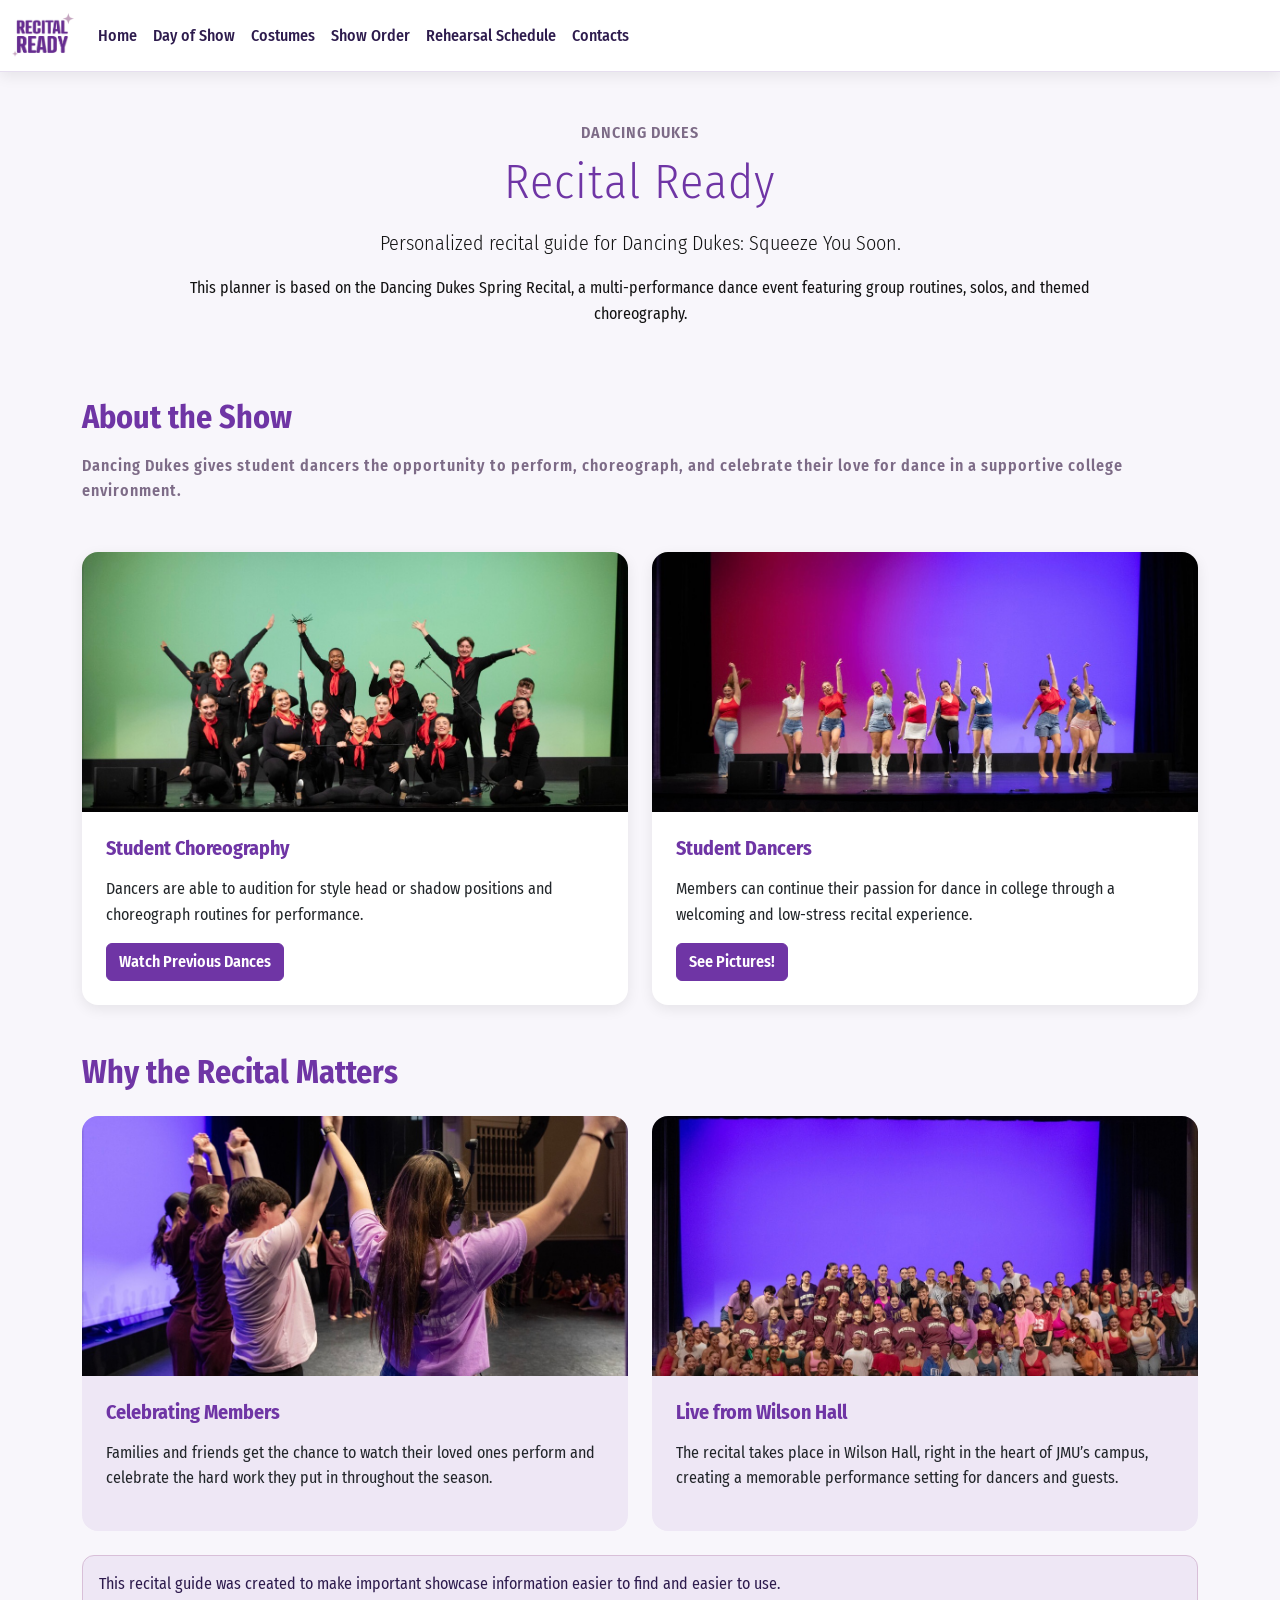
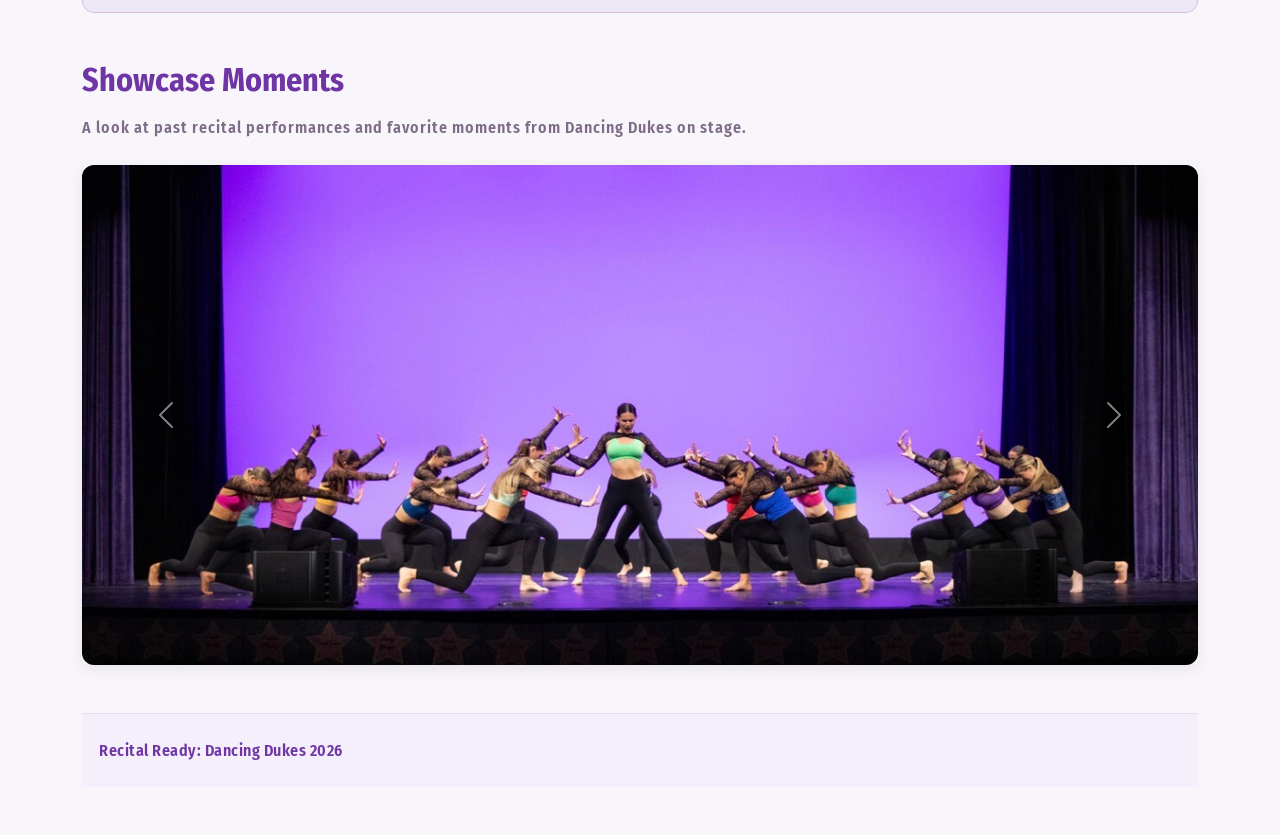
==== index.html @ 231b3865 "Add files via upload" ====
<!doctype html>
<html lang="en">
  <head>
    <meta charset="utf-8">
    <meta name="viewport" content="width=device-width, initial-scale=1">
    <meta name="description" content="Recital Planning Tool">
    <meta name="author" content="Baylee Buchanan">
    <title>Recital Ready</title>

   <!-- Bootstrap v5.3.8 -->
   <!-- LOAD BOOTSTRAP CSS - DO NOT DELETE -->
    <link href="https://cdn.jsdelivr.net/npm/bootstrap@5.3.8/dist/css/bootstrap.min.css" rel="stylesheet" integrity="sha384-sRIl4kxILFvY47J16cr9ZwB07vP4J8+LH7qKQnuqkuIAvNWLzeN8tE5YBujZqJLB" crossorigin="anonymous">
   <!-- END LOADING BOOTSTRAP CSS -->

   <link rel="preconnect" href="https://fonts.googleapis.com">
<link rel="preconnect" href="https://fonts.gstatic.com" crossorigin>
<link href="https://fonts.googleapis.com/css2?family=Fira+Sans+Condensed:ital,wght@0,100;0,200;0,300;0,400;0,500;0,600;0,700;0,800;0,900;1,100;1,200;1,300;1,400;1,500;1,600;1,700;1,800;1,900&family=Hammersmith+One&family=Oswald:wght@200..700&family=Rubik:ital,wght@0,300..900;1,300..900&display=swap" rel="stylesheet">
    
   <!-- Custom styles - add your own CSS to this stylesheet -->
    <link href="style.css" rel="stylesheet">
  </head>
  <body>
    
<nav class="navbar navbar-expand-lg custom-navbar shadow-sm">
  <div class="container-fluid">

    <a class="navbar-brand" href="index.html">
      <img src="images/recitallogo.png" alt="recital logo" height="40">
    </a>

    <button class="navbar-toggler" type="button" data-bs-toggle="collapse" data-bs-target="#navbarNav">
      <span class="navbar-toggler-icon"></span>
    </button>

    <div class="collapse navbar-collapse" id="navbarNav">
      <ul class="navbar-nav">
        <li class="nav-item">
          <a class="nav-link" href="index.html">Home</a>
        </li>
        <li class="nav-item">
          <a class="nav-link" href="info.html">Day of Show</a>
        </li>
        <li class="nav-item">
          <a class="nav-link" href="costumes.html">Costumes</a>
        </li>
        <li class="nav-item">
          <a class="nav-link" href="order.html">Show Order</a>
        </li>
        <li class="nav-item">
          <a class="nav-link" href="time.html">Rehearsal Schedule</a>
        </li>
        <li class="nav-item">
          <a class="nav-link" href="notes.html">Contacts</a>
        </li>
      </ul>
    </div>

  </div>
</nav>
<header class="container py-5">
  <div class="row justify-content-center">
    <div class="col-lg-10 text-center">
      <p class="text-uppercase text-body-secondary fw-semibold mb-2">Dancing Dukes</p>
      <h1 class="display-5 mb-3">Recital Ready</h1>
      <p class="lead mb-3">
        Personalized recital guide for Dancing Dukes: Squeeze You Soon.
      </p>
      <p class="mb-4">
        This planner is based on the Dancing Dukes Spring Recital, a multi-performance dance event featuring group routines, solos, and themed choreography.
      </p>
    </div>
  </div>
</header>

<main class="container pb-5">

  <section class="mb-5">
    <div class="mb-5">
      <h2 class="mb-3">About the Show</h2>
      <p class="text-body-secondary mb-0">
        Dancing Dukes gives student dancers the opportunity to perform, choreograph, and celebrate their love for dance in a supportive college environment.
      </p>
    </div>

    <div class="row g-4">
      <div class="col-12 col-md-6">
        <div class="card h-100 shadow-sm border-0">
          <img src="images/lauren.jpeg" class="card-img-top" alt="Lauren performing a tap dance">
          <div class="card-body p-4">
            <h3 class="h5 mb-3">Student Choreography</h3>
            <p class="mb-3">
              Dancers are able to audition for style head or shadow positions and choreograph routines for performance.
            </p>
            <a href="https://www.youtube.com/@dancingdukes9766" target="_blank" class="btn btn-primary">Watch Previous Dances</a>
          </div>
        </div>
      </div>

      <div class="col-12 col-md-6">
        <div class="card h-100 shadow-sm border-0">
          <img src="images/yaya.jpeg" class="card-img-top" alt="Student dancer performing on stage">
          <div class="card-body p-4">
            <h3 class="h5 mb-3">Student Dancers</h3>
            <p class="mb-3">
              Members can continue their passion for dance in college through a welcoming and low-stress recital experience.
            </p>
            <a href="https://www.instagram.com/dancingdukes/" target="_blank" class="btn btn-primary"> See Pictures!</a>
          </div>
        </div>
      </div>
    </div>
  </section>

  <section class="mb-5">
    <div class="mb-4">
      <h2 class="mb-3">Why the Recital Matters</h2>
    </div>

    <div class="row g-4">
      <div class="col-12 col-md-6">
        <div class="card h-100 border-0 bg-light">
          <img src="images/bow.jpeg" class="card-img-top" alt="Dancers taking a final bow">
          <div class="card-body p-4">
            <h3 class="h5 mb-3">Celebrating Members</h3>
            <p class="mb-3">
              Families and friends get the chance to watch their loved ones perform and celebrate the hard work they put in throughout the season.
            </p>
          </div>
        </div>
      </div>

      <div class="col-12 col-md-6">
        <div class="card h-100 border-0 bg-light">
          <img src="images/group.jpeg" class="card-img-top" alt="Dancing Dukes group photo">
          <div class="card-body p-4">
            <h3 class="h5 mb-3">Live from Wilson Hall</h3>
            <p class="mb-3">
              The recital takes place in Wilson Hall, right in the heart of JMU’s campus, creating a memorable performance setting for dancers and guests.
            </p>
          </div>
        </div>
      </div>
    </div>

    <div class="alert mt-4" role="alert">
      This recital guide was created to make important showcase information easier to find and easier to use.
    </div>
  </section>



<section class="mb-5">
  <div class="mb-4">
    <h2 class="mb-3">Showcase Moments</h2>
    <p class="text-body-secondary mb-0">
      A look at past recital performances and favorite moments from Dancing Dukes on stage.
    </p>
  </div>

  <div id="carouselExample" class="carousel slide" data-bs-ride="carousel">
    <div class="carousel-inner rounded shadow-sm">
      <div class="carousel-item active">
        <img src="images/kiki.jpeg" class="d-block w-100" alt="Let's Have a Kiki performance">
      </div>
      <div class="carousel-item">
        <img src="images/trio.jpeg" class="d-block w-100" alt="Trio performance on stage">
      </div>
      <div class="carousel-item">
        <img src="images/tap.jpeg" class="d-block w-100" alt="Tap dance performance">
      </div>
      <div class="carousel-item">
        <img src="images/jazz.jpeg" class="d-block w-100" alt="Jazz performance">
      </div>
      <div class="carousel-item">
        <img src="images/hop.jpeg" class="d-block w-100" alt="Hip hop performance">
      </div>
    </div>

    <button class="carousel-control-prev" type="button" data-bs-target="#carouselExample" data-bs-slide="prev">
      <span class="carousel-control-prev-icon" aria-hidden="true"></span>
      <span class="visually-hidden">Previous</span>
    </button>

    <button class="carousel-control-next" type="button" data-bs-target="#carouselExample" data-bs-slide="next">
      <span class="carousel-control-next-icon" aria-hidden="true"></span>
      <span class="visually-hidden">Next</span>
    </button>
  </div>
</section>

<footer class="footer mt-5 py-4">
  <div class="container">
    <p class="mb-0">Recital Ready: Dancing Dukes 2026</p>
  </div>
</footer>

<script src="https://cdn.jsdelivr.net/npm/bootstrap@5.3.8/dist/js/bootstrap.bundle.min.js"></script>
</main>
---- style.css ----
/* =========================
   BASE
========================= */
body {
  font-family: "Fira Sans Condensed", sans-serif;
  background-color: #f8f6fb;
  color: #111111;
}

* {
  font-family: "Fira Sans Condensed", sans-serif;
}

/* =========================
   TYPOGRAPHY
========================= */
h1, h2, h3, h4, h5, h6 {
  color: #6f35a5;
  font-weight: 700;
}

h1 {
  font-weight: 800;
  font-size: 3rem;
  letter-spacing: 1px;
}

h2 {
  font-size: 2rem;
}

p {
  line-height: 1.6;
}

/* subtle label text above headers */
.text-body-secondary {
  color: #7d6b87 !important;
  letter-spacing: 1px;
  font-weight: 600;
}

/* =========================
   NAVBAR (LIGHT)
========================= */
.custom-navbar {
  background-color: #ffffff;
  border-bottom: 1px solid #e6deef;
  box-shadow: 0 2px 10px rgba(0, 0, 0, 0.04);
}

.custom-navbar .navbar-brand img {
  height: 45px;
}

.custom-navbar .nav-link,
.custom-navbar .navbar-brand {
  color: #2d1b4d !important;
  font-weight: 500;
}

.custom-navbar .nav-link:hover,
.custom-navbar .nav-link:focus {
  color: #6f35a5 !important;
}

.custom-navbar .nav-link.active {
  color: #6f35a5 !important;
  font-weight: 700;
  border-bottom: 2px solid #6f35a5;
}

/* =========================
   HEADER
========================= */
header.container,
header.hero {
  padding-top: 3rem;
  padding-bottom: 2rem;
}

header h1,
header h2,
header p,
header .lead {
  font-family: "Fira Sans Condensed", sans-serif;
}

/* FIXES INDENT ISSUE */
header .lead,
header p {
  max-width: none;
  margin-left: 0;
  margin-right: 0;
}

/* only center when you use text-center */
header.text-center .lead,
header.text-center p {
  max-width: 750px;
  margin-left: auto;
  margin-right: auto;
}

/* =========================
   SECTIONS
========================= */
section {
  margin-bottom: 3rem;
}

/* =========================
   CARDS
========================= */
.card {
  border: none;
  border-radius: 16px;
  overflow: hidden;
  background-color: #ffffff;
}

.card-body {
  padding: 1.5rem;
}

.card h3,
.card h5 {
  color: #6f35a5;
  font-weight: 700;
}

.shadow-sm {
  box-shadow: 0 4px 14px rgba(0, 0, 0, 0.08) !important;
}

.bg-light {
  background-color: #eee7f5 !important;
}

/* images */
.card-img-top {
  height: 260px;
  object-fit: cover;
}

/* =========================
   BUTTONS
========================= */
.btn-primary {
  background-color: #6f35a5;
  border-color: #6f35a5;
  color: #ffffff;
  font-weight: 600;
}

.btn-primary:hover,
.btn-primary:focus {
  background-color: #55297f;
  border-color: #55297f;
}

/* =========================
   ACCORDION
========================= */
.accordion-item {
  border: 1px solid #e3d7ee;
  border-radius: 12px;
  overflow: hidden;
  margin-bottom: 1rem;
}

.accordion-button {
  background-color: #6f35a5;
  color: #ffffff;
  font-weight: 600;
  box-shadow: none;
}

.accordion-button:not(.collapsed) {
  background-color: #55297f;
  color: #ffffff;
}

.accordion-button:focus {
  box-shadow: none;
  border: none;
}

.accordion-body {
  background-color: #ffffff;
}

/* =========================
   ALERTS
========================= */
.alert {
  background-color: #eee7f5;
  border: 1px solid #d8bfd8;
  color: #2d1b4d;
  border-radius: 12px;
}

/* =========================
   LIST GROUP
========================= */
.list-group-item {
  border-color: #e6deef;
  padding: 1rem 1.25rem;
}

/* =========================
   CAROUSEL
========================= */
.carousel-inner img {
  height: 500px;
  object-fit: cover;
  border-radius: 12px;
}

/* =========================
   LINKS
========================= */
a {
  color: #6f35a5;
}

a:hover {
  color: #55297f;
}

/* =========================
   RESPONSIVE
========================= */
@media (max-width: 768px) {
  h1 {
    font-size: 2.3rem;
  }

  h2 {
    font-size: 1.6rem;
  }

  .card-img-top {
    height: 220px;
  }

  .carousel-inner img {
    height: 300px;
  }
}

.accordion-button::after {
  filter: brightness(0) invert(1) !important;
}



/* =========================
   FOOTER
========================= */
.footer {
  background-color: #f4effa;
  border-top: 1px solid #e6deef;
  color: #6f35a5;
  font-weight: 600;
  letter-spacing: 0.5px;
  padding: 1rem 0;
}

.footer .container {
  display: flex;
  justify-content: flex-start; /* keeps text left-aligned */
}

.footer p {
  margin: 0;
  padding-left: 5px; /* slight spacing so it doesn't hug the edge */
}
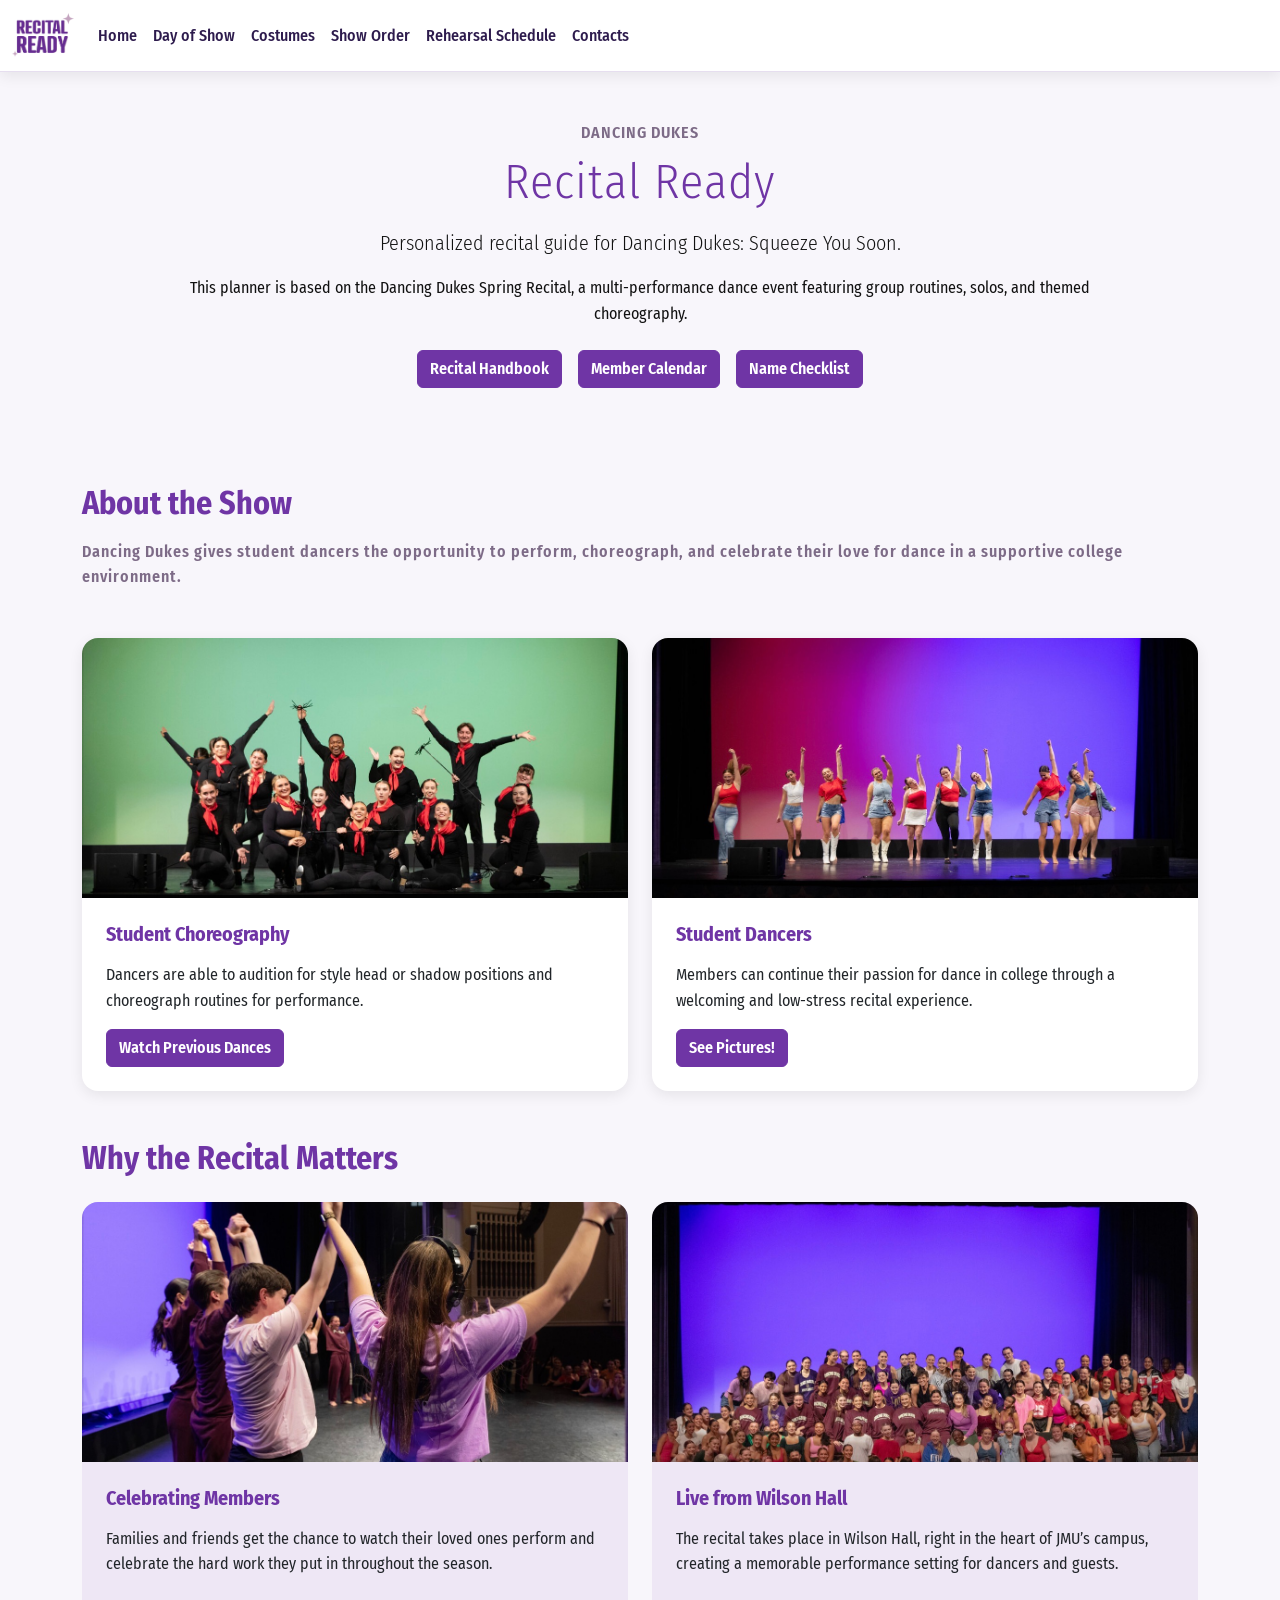
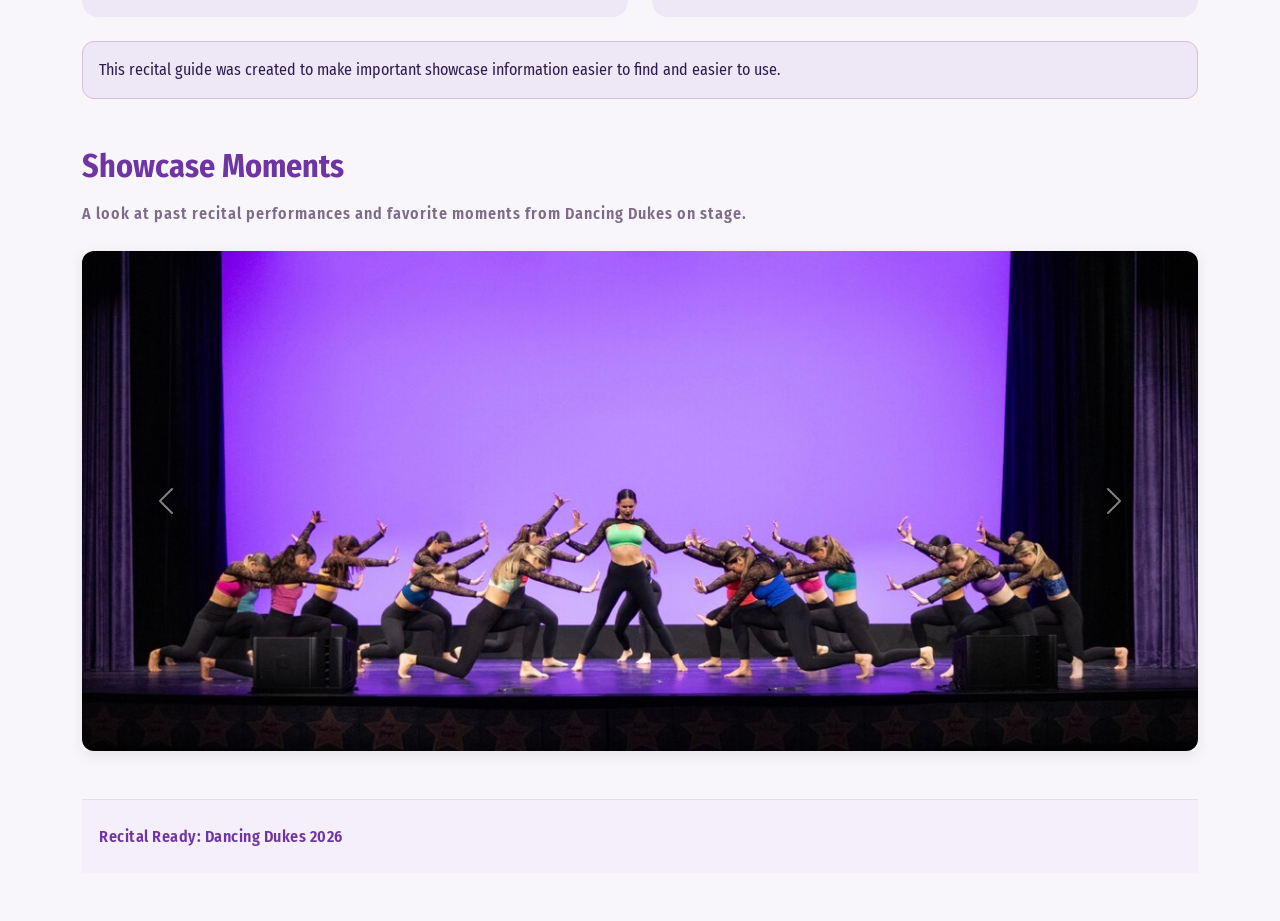
==== commit 3aa4cdc8: "Add files via upload" ====
--- a/index.html
+++ b/index.html
@@ -16,6 +16,7 @@
 <link rel="preconnect" href="https://fonts.gstatic.com" crossorigin>
 <link href="https://fonts.googleapis.com/css2?family=Fira+Sans+Condensed:ital,wght@0,100;0,200;0,300;0,400;0,500;0,600;0,700;0,800;0,900;1,100;1,200;1,300;1,400;1,500;1,600;1,700;1,800;1,900&family=Hammersmith+One&family=Oswald:wght@200..700&family=Rubik:ital,wght@0,300..900;1,300..900&display=swap" rel="stylesheet">
     
+
    <!-- Custom styles - add your own CSS to this stylesheet -->
     <link href="style.css" rel="stylesheet">
   </head>
@@ -70,6 +71,36 @@
       </p>
     </div>
   </div>
+
+  <section class="container mb-5">
+  <div class="row justify-content-center">
+    <div class="col-lg-10">
+
+    <div class="d-flex flex-wrap gap-3 justify-content-center">
+
+        <a class="btn btn-primary"
+           href="https://docs.google.com/document/d/1BalK9BJsWF-AntdycXdeFSC99pXqXQ3D/edit?usp=sharing&ouid=107003280157369442993&rtpof=true&sd=true"
+           target="_blank" rel="noopener noreferrer">
+          Recital Handbook
+        </a>
+
+        <a class="btn btn-primary"
+           href="https://docs.google.com/document/d/19bv6SCzyI5TVrAsaIEsYxcwIh-WpPONhSmm3YmY6lSQ/edit?usp=sharing"
+           target="_blank" rel="noopener noreferrer">
+          Member Calendar
+        </a>
+
+        <a class="btn btn-primary"
+           href="https://docs.google.com/document/d/1ngXQri_OBParMiD2J-CbzlXWYJWqF-kUsCErRYMAR4Q/edit?usp=sharing"
+           target="_blank" rel="noopener noreferrer">
+          Name Checklist
+        </a>
+
+      </div>
+
+    </div>
+  </div>
+</section>
 </header>
 
 <main class="container pb-5">
